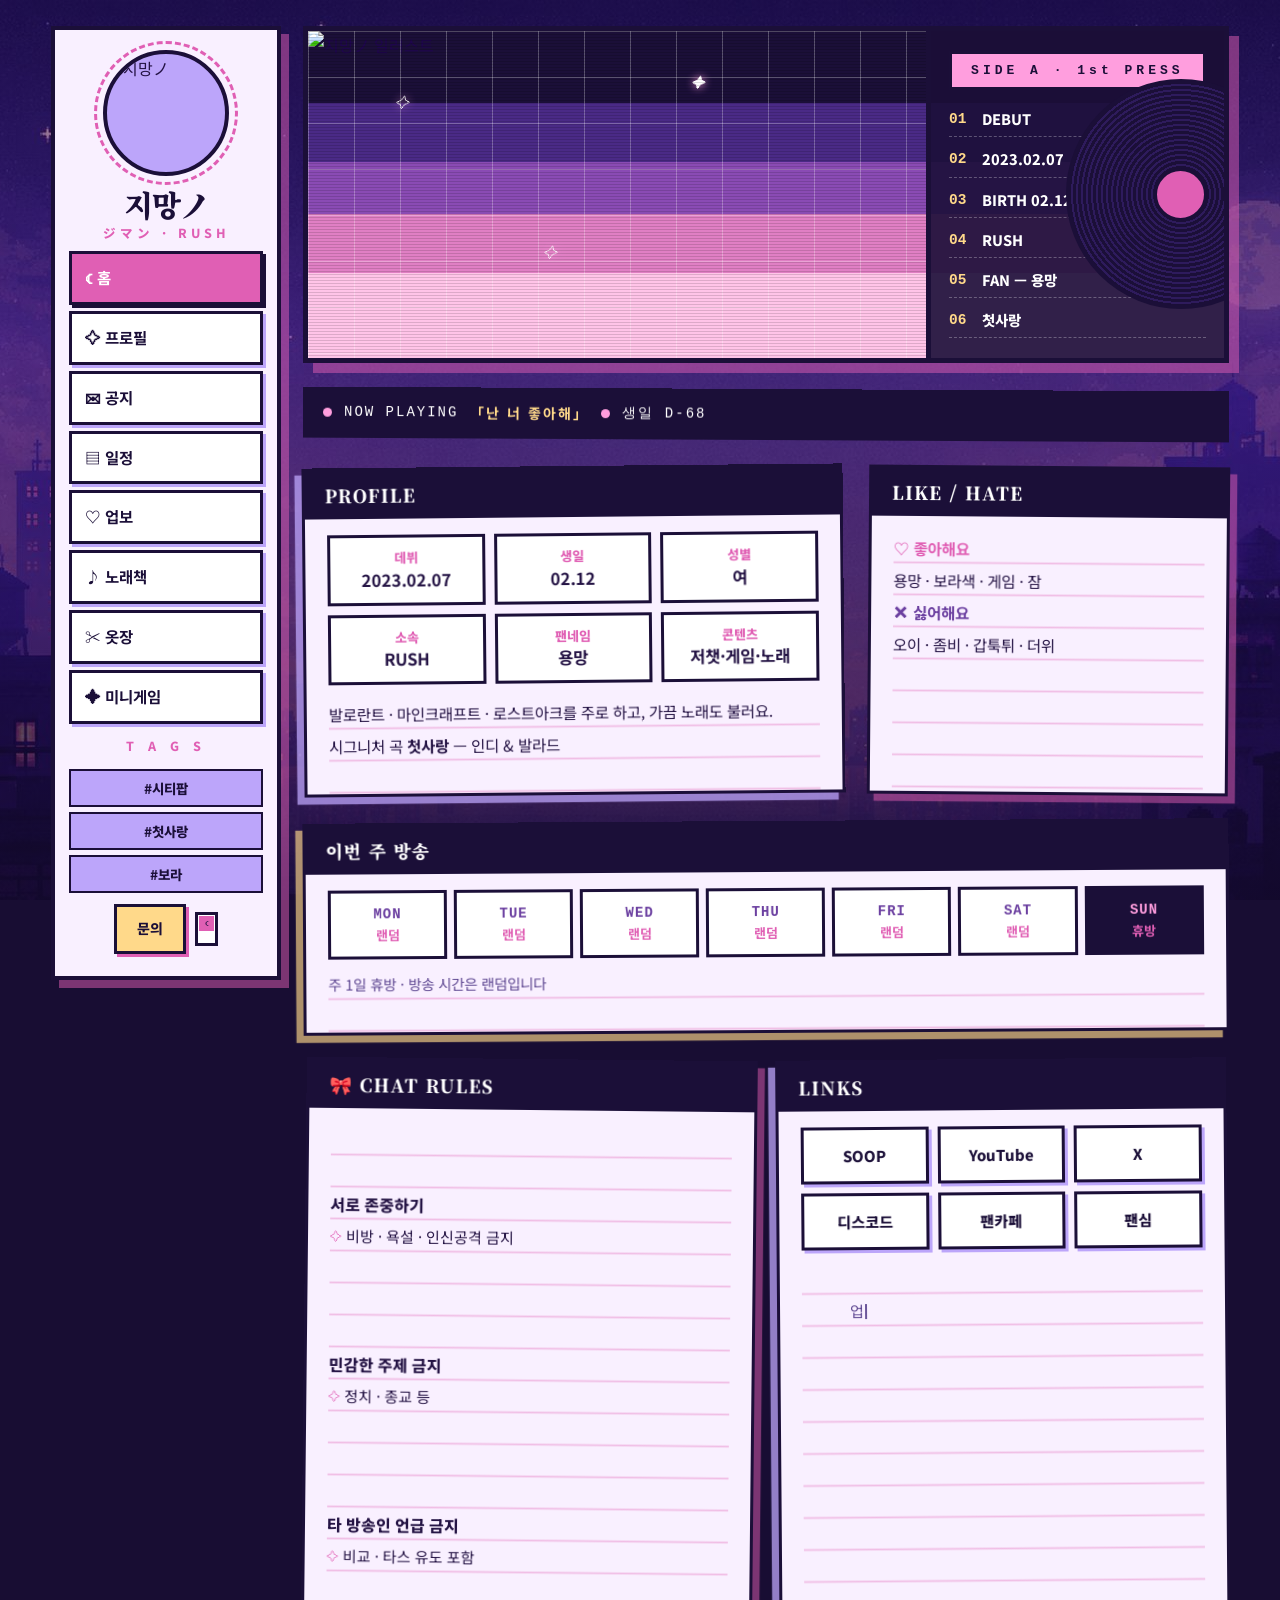
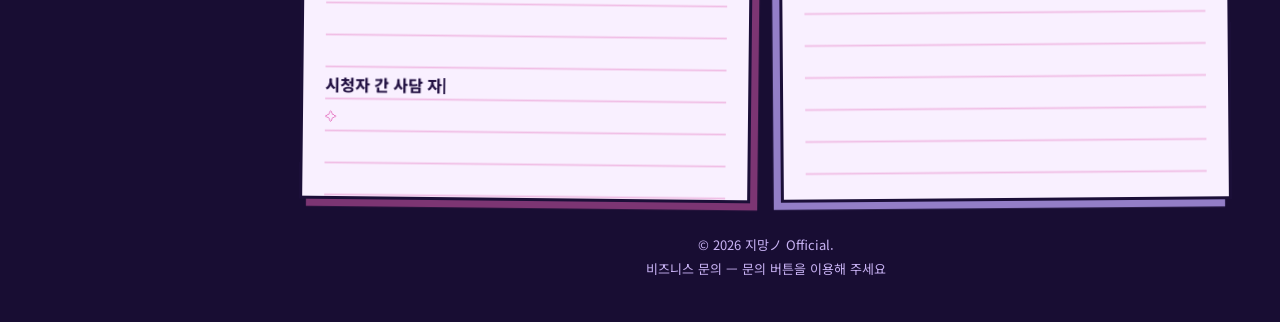
==== index.html @ 12f9225b "Add files via upload" ====
<!DOCTYPE html>
<html lang="ko">
<head>
<meta charset="utf-8">
<meta name="viewport" content="width=device-width,initial-scale=1">
<title>지망ノ — Official Fan Page</title>
<meta property="og:title" content="지망ノ Official">
<meta property="og:description" content="지망ノ (ジマン · RUSH) 팬페이지 — 프로필 · 일정 · 업보 · 노래책 · 옷장">
<meta property="og:image" content="https://profile.img.sooplive.co.kr/LOGO/ji/jimang2/jimang2.jpg">
<link rel="icon" type="image/jpeg" href="https://profile.img.sooplive.co.kr/LOGO/ji/jimang2/jimang2.jpg">
<link href="https://fonts.googleapis.com/css2?family=Gowun+Batang:wght@400;700&family=Noto+Sans+KR:wght@400;500;700;900&family=Noto+Serif+KR:wght@600;900&display=swap" rel="stylesheet">
<style>
/* ================= 디자인 토큰 =================
   theme-* (admin 🎨테마 탭) → --main 계열이 원본,
   E 스킨 이름(--ink/--violet/--lilac/--magenta)은 그 별칭이다.
   이렇게 해야 applyTheme()이 이 페이지 색까지 실제로 바꾼다. */
:root{
  --main:#e05fb4;        /* 마젠타 (포인트) */
  --main-dark:#6b3fa0;   /* 바이올렛 */
  --main-deep:#1b0f38;   /* 잉크 — 외곽선 */
  --main-light:#bca5fa;  /* 라일락 (지정 메인) */
  --bg:#241344;          /* 나이트 */
  --logo:#1b0f38;

  --ink:var(--main-deep); --ink2:#2e1b5c;
  --violet:var(--main-dark); --lilac:var(--main-light);
  --magenta:var(--main); --pink:#ff9ede;
  --cream:#f9f0ff; --gold:#ffd98a; --night:var(--bg);
  --text:#241344; --text-s:#5c4590;
  --f-body:'Noto Sans KR',sans-serif;
  --f-serif:'Noto Serif KR','Gowun Batang',serif;
  --f-disp:'Gowun Batang',serif;
  --f-mono:ui-monospace,Menlo,Consolas,monospace;
  --rule:32px;                       /* 노트 괘선 격자 */
  --rulec:rgba(224,95,180,.34);
  --rulec2:rgba(224,95,180,.14);
}
body.dark{--cream:#241344;--text:#f4ecff;--text-s:#c3aef0;--night:#140a29}
body.dark{
  background-image:
    linear-gradient(180deg, rgba(8,4,20,.82) 0%, rgba(12,6,28,.74) 40%, rgba(6,3,16,.9) 100%),
    url('bg.jpg');
}
*{box-sizing:border-box;margin:0;padding:0}
/* ⚠️ 배경 이미지는 body::before(가상요소) 말고 body 자체 배경 레이어에.
   ::before + 음수 z-index 는 구조에 따라 아예 안 뜨는 사고가 있다.
   위 = 가독용 워시(카드·글자 대비 확보), 아래 = 픽셀아트 야경 */
body{font-family:var(--f-body);color:var(--text);line-height:1.8;
  background-color:#180d33;
  background-image:
    linear-gradient(180deg, rgba(24,13,51,.55) 0%, rgba(30,16,62,.34) 38%, rgba(20,10,41,.78) 100%),
    url('bg.jpg');
  background-repeat:no-repeat,no-repeat;
  background-position:center,center 42%;
  background-size:100% 100%,cover;
  background-attachment:fixed,fixed;
  padding:26px 4% 40px}
img{display:block;max-width:100%}
a{text-decoration:none;color:inherit}
ul{list-style:none}
button{font-family:inherit;cursor:pointer;border:0;background:none;color:inherit}

/* FOUC 방지 — 데이터 로딩 후 body.ready */
.grid{opacity:0;transition:opacity .3s}
body.ready .grid{opacity:1}
@media(prefers-reduced-motion:reduce){.grid{opacity:1}}

.scan{position:absolute;inset:0;pointer-events:none;z-index:6;
  background:repeating-linear-gradient(180deg,rgba(0,0,0,.22) 0 1px,transparent 1px 3px)}
.spk{position:absolute;pointer-events:none;color:#fff;font-size:14px;
  text-shadow:0 0 8px var(--pink);animation:tw 2.4s ease-in-out infinite;z-index:4}
@keyframes tw{0%,100%{opacity:.25;transform:scale(.7) rotate(0)}50%{opacity:1;transform:scale(1.2) rotate(25deg)}}

/* ================= 레이아웃 ================= */
.grid{max-width:1400px;margin:0 auto;display:grid;grid-template-columns:230px 1fr;gap:22px;align-items:start}
.side{position:sticky;top:26px;display:grid;justify-items:center;gap:11px;padding:20px 14px 22px;
  background:var(--cream);border:4px solid var(--ink);box-shadow:8px 8px 0 rgba(224,95,180,.5)}
.s-av{position:relative;width:126px;height:126px}
.s-av img{width:100%;height:100%;object-fit:cover;border-radius:50%;border:4px solid var(--ink);
  background:var(--lilac);cursor:pointer}
.s-av .ring{position:absolute;inset:-9px;border-radius:50%;border:3px dashed var(--magenta);animation:spin 22s linear infinite}
@keyframes spin{to{transform:rotate(360deg)}}
.s-logo{text-align:center;line-height:1.15}
.s-logo b{display:block;font-family:var(--f-serif);font-weight:900;font-size:30px;color:var(--logo);letter-spacing:-1px}
body.dark .s-logo b{color:#f4ecff}
.s-logo span{font-size:12.5px;letter-spacing:4px;color:var(--magenta);font-weight:800}
.s-menu{display:grid;gap:6px;width:100%}
.sm{display:flex;align-items:center;gap:8px;padding:10px 13px;font-size:15.5px;font-weight:700;
  border:3px solid var(--ink);background:#fff;color:var(--ink);transition:.13s;box-shadow:3px 3px 0 var(--lilac)}
body.dark .sm{background:#31215c;color:#f4ecff;box-shadow:3px 3px 0 var(--violet)}
.sm:hover{transform:translate(-2px,-2px);box-shadow:5px 5px 0 var(--magenta)}
.sm.on{background:var(--magenta);color:#fff;box-shadow:3px 3px 0 var(--ink)}
.s-h{font-size:12.5px;letter-spacing:5px;color:var(--magenta);font-weight:800}
.s-tags{display:grid;gap:5px;width:100%}
.tag{display:block;text-align:center;font-size:13.5px;font-weight:800;padding:5px 10px;
  border:2px solid var(--ink);background:var(--lilac);color:var(--ink)}
.s-util{display:flex;align-items:center;gap:9px}
.ask{padding:9px 20px;font-size:14px;font-weight:800;border:3px solid var(--ink);
  background:var(--gold);color:var(--ink);box-shadow:3px 3px 0 var(--magenta)}
.dk{width:23px;height:34px;border:3px solid var(--ink);background:#fff;position:relative;cursor:pointer;flex:none}
body.dark .dk{background:#31215c}
.dk .knob{position:absolute;left:1px;top:1px;width:15px;height:15px;background:var(--magenta);transition:.2s;
  display:flex;align-items:center;justify-content:center;font-size:8px;font-style:normal}
body.dark .dk .knob{top:13px;background:var(--gold)}
.page{min-width:0;display:grid;gap:26px}

/* ================= LP 자켓 히어로 ================= */
.sleeve{position:relative;border:5px solid var(--ink);background:
    linear-gradient(180deg,#1b0f38 0 22%,#4a2a86 22% 40%,#8a4bb4 40% 56%,#e07fc4 56% 74%,#ffc4e8 74% 100%);
  box-shadow:10px 10px 0 rgba(224,95,180,.5);overflow:hidden;
  display:grid;grid-template-columns:1.35fr .65fr;min-height:330px}
.sleeve .art{position:relative;overflow:hidden}
.sleeve .art img{width:100%;height:100%;object-fit:cover;filter:saturate(1.35) contrast(1.1)}
.sleeve .art::after{content:'';position:absolute;inset:0;
  background:repeating-linear-gradient(90deg,rgba(255,255,255,.28) 0 1px,transparent 1px 46px),
             repeating-linear-gradient(180deg,rgba(255,255,255,.28) 0 1px,transparent 1px 46px)}
.sleeve .meta{position:relative;border-left:5px solid var(--ink);padding:20px 18px;background:rgba(27,15,56,.9);color:#fff}
/* ⚠️ 클래스명 sidea — 'side'로 두면 좌측 사이드바 전역 스타일을 상속해 트랙리스트를 덮는다 */
.sleeve .meta .sidea{display:block;font-family:var(--f-mono);font-size:13px;letter-spacing:4px;
  color:var(--ink);font-weight:700;background:var(--pink);border:3px solid var(--ink);
  padding:5px 12px;margin-bottom:12px;text-align:center}
.sleeve .meta ol{margin-top:10px;display:grid;gap:5px}
.sleeve .meta li{display:grid;grid-template-columns:26px 1fr;gap:7px;font-size:14.5px;
  border-bottom:1px dashed rgba(255,255,255,.28);padding:4px 0}
.sleeve .meta li i{font-family:var(--f-mono);font-style:normal;color:var(--gold);font-weight:700}
.sleeve .meta li b{font-weight:800}
.disc{position:absolute;right:-72px;top:50%;transform:translateY(-50%);width:230px;height:230px;border-radius:50%;
  background:repeating-radial-gradient(circle,#1b0f38 0 3px,#2e1b5c 3px 5px);
  border:4px solid var(--ink);z-index:3;animation:spin 12s linear infinite}
.disc::after{content:'';position:absolute;inset:38%;border-radius:50%;background:var(--magenta);border:3px solid var(--ink)}

/* ================= NOW PLAYING 바 ================= */
.bar{display:flex;align-items:center;gap:12px;background:var(--ink);color:#fff;
  border:4px solid var(--ink);padding:9px 16px;font-family:var(--f-mono);font-size:14px;letter-spacing:2px;flex-wrap:wrap}
.bar b{color:var(--gold);font-family:var(--f-body)}
.bar .dot{width:9px;height:9px;background:var(--pink);border-radius:50%;flex:none}

/* ================= 노트 카드 ================= */
.letter{position:relative;border:3px solid var(--ink);padding:0;height:100%;
  display:flex;flex-direction:column;background:var(--cream)}
.letter .lh{display:block;flex:none;background:var(--ink);color:#fff;font-family:var(--f-serif);
  font-weight:900;font-size:18px;padding:8px 20px;letter-spacing:1px}
.letter .lb{flex:1 1 auto;padding:16px 22px 0;display:flex;flex-direction:column}
/* 괘선 = 3px "부드러운 선"(연-진-연). 딱 떨어지는 2px 하드 라인은 카드가 기울면
   서브픽셀 샘플링 때문에 구간마다 진하기가 튀어 끊겨 보인다. 가장자리를 흐리면 균일해진다 */
.rl,.fill{background-image:repeating-linear-gradient(180deg,
    transparent 0 calc(var(--rule) - 3px),
    var(--rulec2) calc(var(--rule) - 3px) calc(var(--rule) - 2px),
    var(--rulec)  calc(var(--rule) - 2px) calc(var(--rule) - 1px),
    var(--rulec2) calc(var(--rule) - 1px) var(--rule));
  background-size:100% var(--rule);background-position:0 0;background-repeat:repeat}
.rl{line-height:var(--rule)}
.rl p,.rl li,.rl .rh{line-height:var(--rule)}
.rl .rh{margin:0}
.rl .rgrp{margin:0 0 var(--rule)}
.rl .rgrp:last-child{margin-bottom:0}
.rl li{padding-top:0;padding-bottom:0}
.fill{flex:1 1 auto;min-height:var(--rule)}
/* 기울기·그림자 방향을 일부러 엇갈리게 — 같은 방향이면 그냥 삐딱한 카드로 보인다 */
.e1{transform:rotate(-.55deg)}  .letter.e1{box-shadow:-7px 7px 1px rgba(188,165,250,.75)}
.e2{transform:rotate(.45deg)}   .letter.e2{box-shadow: 7px 7px 1px rgba(224,95,180,.5)}
.e3{transform:rotate(-.35deg)}  .letter.e3{box-shadow:-7px 7px 1px rgba(255,217,138,.65)}
.e4{transform:rotate(.6deg)}    .letter.e4{box-shadow: 7px 7px 1px rgba(224,95,180,.5)}
.e5{transform:rotate(-.45deg)}  .letter.e5{box-shadow:-7px 7px 1px rgba(188,165,250,.75)}
/* 기울어진 요소의 그림자는 blur 0이면 계단처럼 깨져 보인다 — 1px만 흐려 경계를 정리 */
/* 회전한 요소 안의 괘선·테두리가 구간마다 끊겨 보이는 문제:
   레이어로 승격시켜 "그린 다음 통째로 회전"하게 만들면 선 굵기가 균일해진다 */
.e1,.e2,.e3,.e4,.e5{will-change:transform;backface-visibility:hidden}
.bar.e0{transform:rotate(.3deg);will-change:transform;backface-visibility:hidden}

.g2{display:grid;grid-template-columns:1.2fr .8fr;gap:24px}
.g2b{display:grid;grid-template-columns:1fr 1fr;gap:24px}
.kv{display:grid;grid-template-columns:repeat(auto-fit,minmax(118px,1fr));gap:9px}
.pf{border:3px solid var(--ink);background:#fff;padding:10px 6px;text-align:center}
body.dark .pf{background:#31215c}
.pf span{display:block;font-size:13px;color:var(--magenta);font-weight:800;line-height:1.5}
.pf b{display:block;font-size:16.5px;line-height:1.5}
.dayrow{display:grid;grid-template-columns:repeat(7,1fr);gap:7px}
.dcell{border:3px solid var(--ink);background:#fff;padding:11px 3px;text-align:center}
body.dark .dcell{background:#31215c}
.dcell .d{font-family:var(--f-mono);font-size:14px;letter-spacing:1px;color:var(--violet);font-weight:700;line-height:1.5}
body.dark .dcell .d{color:var(--lilac)}
.dcell .s{font-size:13px;font-weight:700;color:var(--magenta);line-height:1.5}
.dcell.off{background:var(--ink);color:#fff}
.dcell.off .d{color:var(--pink)}
.rules li{position:relative;padding:0 0 0 16px;font-size:15px}
.rules li::before{content:'✧';position:absolute;left:0;color:var(--magenta);font-size:12px}
.rh{display:block;font-weight:800;font-size:16px}
.lnks{display:grid;grid-template-columns:repeat(3,1fr);gap:9px}
.lnk{display:block;text-align:center;padding:12px 5px;font-size:15px;font-weight:800;
  border:3px solid var(--ink);background:#fff;color:var(--ink);box-shadow:3px 3px 0 var(--lilac);transition:.13s}
body.dark .lnk{background:#31215c;color:#f4ecff}
.lnk:hover{background:var(--magenta);color:#fff;transform:translate(-2px,-2px);box-shadow:5px 5px 0 var(--ink)}
footer{text-align:center;font-size:13px;line-height:1.8;color:#c9b3f5;padding:6px 0 2px}

/* ================= 문의 모달 ================= */
.modal{position:fixed;inset:0;background:rgba(20,10,41,.7);display:none;place-items:center;z-index:200;padding:20px}
.modal.on{display:grid}
.modal .mb{background:var(--cream);border:5px solid var(--ink);box-shadow:10px 10px 0 var(--magenta);padding:26px;width:100%;max-width:430px}
.modal h2{font-family:var(--f-serif);font-weight:900;color:var(--text);margin-bottom:10px;font-size:23px}
.modal p{font-size:14px;color:var(--text-s);margin-bottom:10px}
.modal textarea{width:100%;box-sizing:border-box;height:128px;border:3px solid var(--ink);padding:12px;
  font-family:inherit;font-size:15px;resize:none;background:#fff;color:#241344}
.modal .mr{display:flex;gap:8px;margin-top:12px}
.modal .mr button{flex:1;padding:12px;font-size:15px;font-weight:800;border:3px solid var(--ink)}
.modal .ok{background:var(--magenta);color:#fff}
.modal .no{background:var(--lilac);color:var(--ink)}

/* ================= fx 폴백 입자 (fx.js 없을 때만) ================= */
#fx{position:fixed;inset:0;pointer-events:none;z-index:1;overflow:hidden}
#fx .fxfb{position:absolute;color:var(--pink);opacity:.65;animation:fxup linear infinite;text-shadow:0 0 10px var(--magenta)}
@keyframes fxup{0%{transform:translateY(0) rotate(0);opacity:0}12%{opacity:.75}
  100%{transform:translateY(-118vh) rotate(300deg);opacity:0}}
.pop{position:fixed;pointer-events:none;z-index:190;font-size:20px;animation:popup .9s ease-out forwards;text-shadow:0 0 10px var(--magenta)}
@keyframes popup{0%{transform:translate(-50%,-50%) scale(.4);opacity:1}
  100%{transform:translate(-50%,-190%) scale(1.3);opacity:0}}
.bounce{animation:bnc .5s ease}
@keyframes bnc{0%,100%{transform:scale(1)}35%{transform:scale(1.13) rotate(-5deg)}70%{transform:scale(.95)}}

/* 모바일: background-attachment:fixed 는 iOS 사파리에서 깨지거나 버벅인다.
   폭 맞춰 위쪽에 고정 배치하고, 아래는 배경색이 이어받게 한다 */
@media(max-width:768px){
  body{
    background-attachment:scroll,scroll;
    background-position:center,center top;
    background-size:100% 100%,100% auto;
  }
}

/* ================= 반응형 ================= */
@media(max-width:980px){
  .grid{grid-template-columns:1fr}
  .side{position:static;box-shadow:6px 6px 0 rgba(224,95,180,.5)}
  .s-menu{grid-template-columns:repeat(2,1fr)}
  .sleeve{grid-template-columns:1fr;min-height:0}
  .sleeve .art{aspect-ratio:16/9}
  .sleeve .meta{border-left:0;border-top:5px solid var(--ink)}
  .disc{display:none}
  .g2,.g2b{grid-template-columns:1fr}
}
@media(max-width:880px){
  /* 모바일은 기울임 해제 — 좁은 폭에서 가로 스크롤이 생긴다 */
  .e1,.e2,.e3,.e4,.e5,.bar.e0{transform:none}
}
@media(max-width:560px){
  body{padding:18px 14px 34px}
  .lnks{grid-template-columns:repeat(2,1fr)}
  .dayrow{gap:4px}
  .dcell{padding:9px 1px}
  .dcell .d{font-size:12.5px;letter-spacing:0}
  .dcell .s{font-size:12.5px}
  .letter .lb{padding:14px 15px 0}
}
</style>
</head>
<body>
<script>/* 첫 페인트 전 다크 복원 — 번쩍임 방지 */
if(localStorage.getItem('theme')==='dark')document.body.classList.add('dark');</script>

<div id="fx"></div>

<div class="grid">
  <!-- ===== 좌측 사이드바 (전 페이지 동일 마크업·동일 순서) ===== -->
  <aside class="side">
    <div class="s-av" id="avatarWrap"><div class="ring"></div>
      <img class="avatar avi" id="avatar" src="https://profile.img.sooplive.co.kr/LOGO/ji/jimang2/jimang2.jpg" referrerpolicy="no-referrer" alt="지망ノ"></div>
    <div class="s-logo"><b data-hook="info-name">지망ノ</b><span data-hook="info-en">ジマン · RUSH</span></div>
    <nav class="s-menu">
      <a href="index.html" class="sm on">☾ 홈</a><a href="profile/" class="sm">✧ 프로필</a><a href="notice/" class="sm">✉ 공지</a>
      <a href="schedule/" class="sm">▤ 일정</a><a href="work/" class="sm">♡ 업보</a><a href="song/" class="sm">♪ 노래책</a>
      <a href="dress/" class="sm">✂ 옷장</a><a href="minigame/" class="sm">✦ 미니게임</a>
    </nav>
    <div class="s-h">T A G S</div>
    <div class="s-tags" id="tagBox" data-hook="info-tags"><span class="tag">#시티팝</span><span class="tag">#첫사랑</span><span class="tag">#보라</span></div>
    <div class="s-util"><a class="ask" href="#" onclick="openAsk();return false">문의</a>
      <div class="dk" onclick="toggleDark()"><i class="knob"></i></div></div>
  </aside>

  <main class="page">
    <!-- ===== 1. LP 자켓 히어로 ===== -->
    <div class="sleeve">
      <div class="art">
        <img id="mainArt" src="https://stimg.sooplive.com/NORMAL_BBS/9/26494629/195569ee6ac1cf4a8.gif" referrerpolicy="no-referrer" alt="지망ノ 일러스트">
        <i class="spk" style="left:14%;top:18%">✧</i><i class="spk" style="left:62%;top:12%;animation-delay:.7s">✦</i>
        <i class="spk" style="left:38%;top:64%;animation-delay:1.3s">✧</i>
        <div class="scan" style="opacity:.6"></div>
      </div>
      <div class="meta">
        <div class="sidea">SIDE A · 1st PRESS</div>
        <ol>
          <li><i>01</i><b>DEBUT</b></li>
          <li><i>02</i><b data-hook="info-debut">2023.02.07</b></li>
          <li><i>03</i><b data-hook="info-birth" data-prefix="BIRTH ">BIRTH 02.12</b></li>
          <li><i>04</i><b data-hook="info-team">RUSH</b></li>
          <li><i>05</i><b data-hook="info-fandom" data-prefix="FAN — ">FAN — 용망</b></li>
          <li><i>06</i><b data-hook="info-song">첫사랑</b></li>
        </ol>
      </div>
      <div class="disc"></div>
    </div>

    <!-- ===== 2. NOW PLAYING ===== -->
    <div class="bar e0">
      <span class="dot"></span><span>NOW PLAYING</span><b data-hook="hero-quote">「난 너 좋아해」</b>
      <span class="dot"></span><span id="dday" data-hook="dday">생일 D-—</span>
    </div>

    <!-- ===== 3~4. PROFILE / LIKE·HATE ===== -->
    <div class="g2">
      <div class="letter e1">
        <span class="lh">PROFILE</span>
        <div class="lb">
          <div class="kv">
            <div class="pf"><span>데뷔</span><b data-hook="info-debut">2023.02.07</b></div>
            <div class="pf"><span>생일</span><b data-hook="info-birth">02.12</b></div>
            <div class="pf"><span>성별</span><b data-hook="info-gender">여</b></div>
            <div class="pf"><span>소속</span><b data-hook="info-team">RUSH</b></div>
            <div class="pf"><span>팬네임</span><b data-hook="info-fandom">용망</b></div>
            <div class="pf"><span>콘텐츠</span><b data-hook="info-content">저챗·게임·노래</b></div>
          </div>
          <p class="rl" style="margin-top:13px;font-size:15.5px" data-hook="main-story">발로란트 · 마인크래프트 · 로스트아크를 주로 하고, 가끔 노래도 불러요.<br>시그니처 곡 <b>첫사랑</b> — 인디 &amp; 발라드</p>
          <div class="fill"></div>
        </div>
      </div>
      <div class="letter e2">
        <span class="lh">LIKE / HATE</span>
        <div class="lb">
          <p class="rl" style="font-size:15.5px">
            <b style="color:var(--magenta)">♡ 좋아해요</b><br><span id="likeLine">용망 · 보라색 · 게임 · 잠</span><br>
            <b style="color:var(--violet)">✕ 싫어해요</b><br><span id="hateLine">오이 · 좀비 · 갑툭튀 · 더위</span></p>
          <div class="fill"></div>
        </div>
      </div>
    </div>

    <!-- ===== 5. 이번 주 방송 ===== -->
    <div class="letter e3">
      <span class="lh">이번 주 방송</span>
      <div class="lb">
        <div class="dayrow" id="dayrow">
          <div class="dcell" id="day-0"><div class="d">MON</div><div class="s">랜덤</div></div>
          <div class="dcell" id="day-1"><div class="d">TUE</div><div class="s">랜덤</div></div>
          <div class="dcell" id="day-2"><div class="d">WED</div><div class="s">랜덤</div></div>
          <div class="dcell" id="day-3"><div class="d">THU</div><div class="s">랜덤</div></div>
          <div class="dcell" id="day-4"><div class="d">FRI</div><div class="s">랜덤</div></div>
          <div class="dcell" id="day-5"><div class="d">SAT</div><div class="s">랜덤</div></div>
          <div class="dcell off" id="day-6"><div class="d">SUN</div><div class="s">휴방</div></div>
        </div>
        <p class="rl" style="margin-top:9px;font-size:14.5px;color:var(--text-s)" data-hook="day-note">주 1일 휴방 · 방송 시간은 랜덤입니다</p>
        <div class="fill"></div>
      </div>
    </div>

    <!-- ===== 6~7. CHAT RULES / LINKS ===== -->
    <div class="g2b">
      <div class="letter e4">
        <span class="lh">🎀 CHAT RULES</span>
        <div class="lb">
          <div class="rules rl">
            <div class="rgrp"><b class="rh" data-hook="rule1-title">서로 존중하기</b><ul><li data-hook="rule1-body">비방 · 욕설 · 인신공격 금지</li></ul></div>
            <div class="rgrp"><b class="rh" data-hook="rule2-title">민감한 주제 금지</b><ul><li data-hook="rule2-body">정치 · 종교 등</li></ul></div>
            <div class="rgrp"><b class="rh" data-hook="rule3-title">타 방송인 언급 금지</b><ul><li data-hook="rule3-body">비교 · 타스 유도 포함</li></ul></div>
            <div class="rgrp"><b class="rh" data-hook="rule4-title">시청자 간 사담 자제</b><ul><li data-hook="rule4-body">소통은 지망이랑 해주세요</li></ul></div>
          </div>
          <div class="fill"></div>
        </div>
      </div>
      <div class="letter e5">
        <span class="lh">LINKS</span>
        <div class="lb">
          <div class="lnks">
            <a class="lnk" id="link-soop" href="https://www.sooplive.com/station/jimang2" target="_blank" rel="noopener">SOOP</a>
            <a class="lnk" id="link-yt" href="#" target="_blank" rel="noopener">YouTube</a>
            <a class="lnk" id="link-x" href="#" target="_blank" rel="noopener">X</a>
            <a class="lnk" id="link-discord" href="#" target="_blank" rel="noopener">디스코드</a>
            <a class="lnk" id="link-cafe" href="#" target="_blank" rel="noopener">팬카페</a>
            <a class="lnk" id="link-fancim" href="#" target="_blank" rel="noopener">팬심</a>
          </div>
          <p class="rl" style="margin-top:13px;font-size:15px;color:var(--text-s)">
            업보 — 기본 / 상시 / 이벤트 / 듀오권<br>일정 — 주간 / 월간 / 다가오는 일정</p>
          <div class="fill"></div>
        </div>
      </div>
    </div>

    <footer>© 2026 지망ノ Official.<br>비즈니스 문의 — 문의 버튼을 이용해 주세요</footer>
  </main>
</div>

<!-- ===== 문의 모달 ===== -->
<div class="modal" id="askBd" onclick="if(event.target===this)closeAsk()">
  <div class="mb">
    <h2>문의하기</h2>
    <p>남겨주신 내용은 관리자만 볼 수 있어요.</p>
    <input id="askNick" placeholder="닉네임 (선택)" style="width:100%;box-sizing:border-box;border:3px solid var(--ink);padding:10px 12px;font-family:inherit;font-size:15px;background:#fff;color:#241344;margin-bottom:9px">
    <textarea id="askTxt" placeholder="문의 내용을 적어주세요!"></textarea>
    <div class="mr"><button class="no" onclick="closeAsk()">닫기</button><button class="ok" onclick="sendAsk()">보내기</button></div>
  </div>
</div>

<!-- ===== 공통 스크립트 (다크·모달·D-Day) ===== -->
<script>
function toggleDark(){
  document.body.classList.toggle('dark');
  localStorage.setItem('theme',document.body.classList.contains('dark')?'dark':'light');
  syncKnob();
}
function syncKnob(){
  var d=document.body.classList.contains('dark');
  document.querySelectorAll('.dk .knob').forEach(function(i){i.textContent=d?'☀':'☾'});
}
syncKnob();

function openAsk(){document.getElementById('askBd').classList.add('on')}
function closeAsk(){document.getElementById('askBd').classList.remove('on')}
async function sendAsk(){
  var t=document.getElementById('askTxt').value.trim();
  if(!t){alert('내용을 입력해 주세요!');return}
  var ok=false;
  var nick=document.getElementById('askNick').value.trim();
  try{ ok = await insertRow('inquiries',{ nickname:nick||null, message:t }); }catch(e){ ok=false; }
  if(ok){ alert('문의가 전송되었습니다! 💜');
    document.getElementById('askTxt').value=''; document.getElementById('askNick').value=''; closeAsk(); }
  else  { alert('전송에 실패했어요. 잠시 후 다시 시도해 주세요.'); }
}
function ddayOf(md){
  if(!md) return null;
  var p=String(md).replace(/[.\/]/g,'-').split('-').filter(Boolean);
  if(p.length<2) return null;
  var mm=+p[p.length-2], dd=+p[p.length-1];
  if(!mm||!dd) return null;
  var now=new Date(), today=new Date(now.getFullYear(),now.getMonth(),now.getDate());
  var t=new Date(today.getFullYear(),mm-1,dd);
  if(t<today) t=new Date(today.getFullYear()+1,mm-1,dd);
  return Math.round((t-today)/86400000);
}
function paintDday(md){
  var n=ddayOf(md||'02-12'); if(n===null) return;
  var txt=(n===0?'오늘 생일! 🎉':'생일 D-'+n);
  document.querySelectorAll('#dday').forEach(function(e){e.textContent=txt});
}
paintDday('02-12');
</script>

<!-- ===== Supabase 로더 ===== -->
<script src="https://cdn.jsdelivr.net/npm/@supabase/supabase-js@2/dist/umd/supabase.min.js"></script>
<script src="supabase.js"></script>
<script>
/* DB 값은 배열/객체일 수 있다 — 절대 그대로 innerHTML 하지 않는다 ([object Object] 방지) */
function asText(v){
  if(v===null||v===undefined) return '';
  if(Array.isArray(v)) return v.filter(function(x){return x!==null&&x!==undefined&&x!==''}).map(asText).join(' · ');
  if(typeof v==='object') return Object.keys(v).map(function(k){return asText(v[k])}).filter(Boolean).join(' · ');
  return String(v);
}
function ready(){ document.body.classList.add('ready'); }
setTimeout(ready,1600); /* 폴백 — 오프라인이어도 화면은 반드시 뜬다 */

(async function load(){
  try{
    var res = await db.from('profile').select('data').eq('id',1).single();
    var p = (res && res.data && res.data.data) || {};

    /* 1) data-hook 텍스트 */
    document.querySelectorAll('[data-hook]').forEach(function(el){
      var k=el.getAttribute('data-hook');
      if(k==='dday') return;
      var v=p[k]; if(v===undefined||v===null||v==='') return;
      if(k==='info-tags'){
        var tags=Array.isArray(v)?v:String(v).split(/[,\s]+/).filter(Boolean);
        el.innerHTML='';
        tags.slice(0,4).forEach(function(t){
          var s=document.createElement('span'); s.className='tag';
          s.textContent = t.charAt(0)==='#'? t : '#'+t; el.appendChild(s);
        });
        return;
      }
      if(k==='main-story'){ el.innerHTML=asText(v).replace(/\n/g,'<br>'); return; }
      el.textContent=(el.getAttribute('data-prefix')||'')+asText(v);
    });

    /* 2) 아바타 — 직접 URL > SOOP 아이디 자동 */
    var av=document.getElementById('avatar');
    if(p['avatar']) av.src=asText(p['avatar']);
    else if(p['soop-id']){
      var id=asText(p['soop-id']);
      av.src='https://profile.img.sooplive.co.kr/LOGO/'+id.slice(0,2)+'/'+id+'/'+id+'.jpg';
    }
    if(p['main-art']) document.getElementById('mainArt').src=asText(p['main-art']);

    /* 3) 좋아/싫어 */
    var likes=['like1','like2','like3','like4'].map(function(k){return asText(p[k])}).filter(Boolean);
    var hates=['dislike1','dislike2','dislike3','dislike4'].map(function(k){return asText(p[k])}).filter(Boolean);
    if(likes.length) document.getElementById('likeLine').textContent=likes.join(' · ');
    if(hates.length) document.getElementById('hateLine').textContent=hates.join(' · ');

    /* 4) 링크 */
    [['link-soop','link-soop'],['link-yt','link-yt'],['link-x','link-x'],
     ['link-discord','link-discord'],['link-cafe','link-cafe'],['link-fancim','link-fancim']]
     .forEach(function(pair){
       var el=document.getElementById(pair[0]), v=asText(p[pair[1]]);
       if(el&&v) el.href=v;
     });

    /* 5) 요일 — days CSV '0'~'6' (0=월 … 6=일), 체크된 날 = 방송 */
    if(p['days']!==undefined&&p['days']!==null&&p['days']!==''){
      var on=(Array.isArray(p['days'])?p['days']:String(p['days']).split(',')).map(function(x){return String(x).trim()});
      for(var i=0;i<7;i++){
        var c=document.getElementById('day-'+i); if(!c) continue;
        var live=on.indexOf(String(i))>-1;
        c.classList.toggle('off',!live);
        c.querySelector('.s').textContent = live ? (asText(p['day-label'])||'랜덤') : '휴방';
      }
    }

    /* 6) 생일 D-Day 재계산 */
    if(p['info-birth']) paintDday(asText(p['info-birth']));

    if(typeof initIframeResize==='function') initIframeResize();
  }catch(e){ console.warn('profile load skipped:', e); }
  ready();
})();
</script>

<!-- ===== fx.js — 폴백보다 반드시 위 ===== -->
<script>
var FX_FLOAT = ['✧','✦','♡','☾','✦','♡'];
var FX_CLICK = '✦';
var FX_COUNT = 16;
var FX_TILT  = false;   /* 노트 카드가 이미 rotate 상태 — 틸트를 켜면 기울기가 덮어써진다 */
</script>
<script src="fx.js"></script>

<!-- ===== 단독 파일 열람용 폴백 (fx.js 있으면 스스로 종료) ===== -->
<script>
(function(){
  if(typeof window.fxHearts==='function')return;
  var SH=['✧','✦','♡','✧','☾','✦'],fx=document.getElementById('fx');
  for(var i=0;i<18;i++){
    var s=document.createElement('span');
    s.className='fxfb';s.textContent=SH[i%SH.length];
    s.style.left=(Math.random()*100)+'%';
    s.style.top=(100+Math.random()*40)+'%';
    s.style.animationDuration=(9+Math.random()*9)+'s';
    s.style.animationDelay=(Math.random()*9)+'s';
    s.style.fontSize=(12+Math.random()*14)+'px';
    fx.appendChild(s);
  }
  document.addEventListener('click',function(e){
    if(e.target.closest('button,a,textarea,input'))return;
    for(var j=0;j<3;j++)pop(e.clientX,e.clientY);
  });
  function pop(x,y){
    var s=document.createElement('span');
    s.className='pop';s.textContent=Math.random()<.4?'✧':'✦';
    s.style.left=(x+(Math.random()*40-20))+'px';
    s.style.top=(y+(Math.random()*20-10))+'px';
    document.body.appendChild(s);
    setTimeout(function(){s.remove()},900);
  }
})();
</script>
</body>
</html>
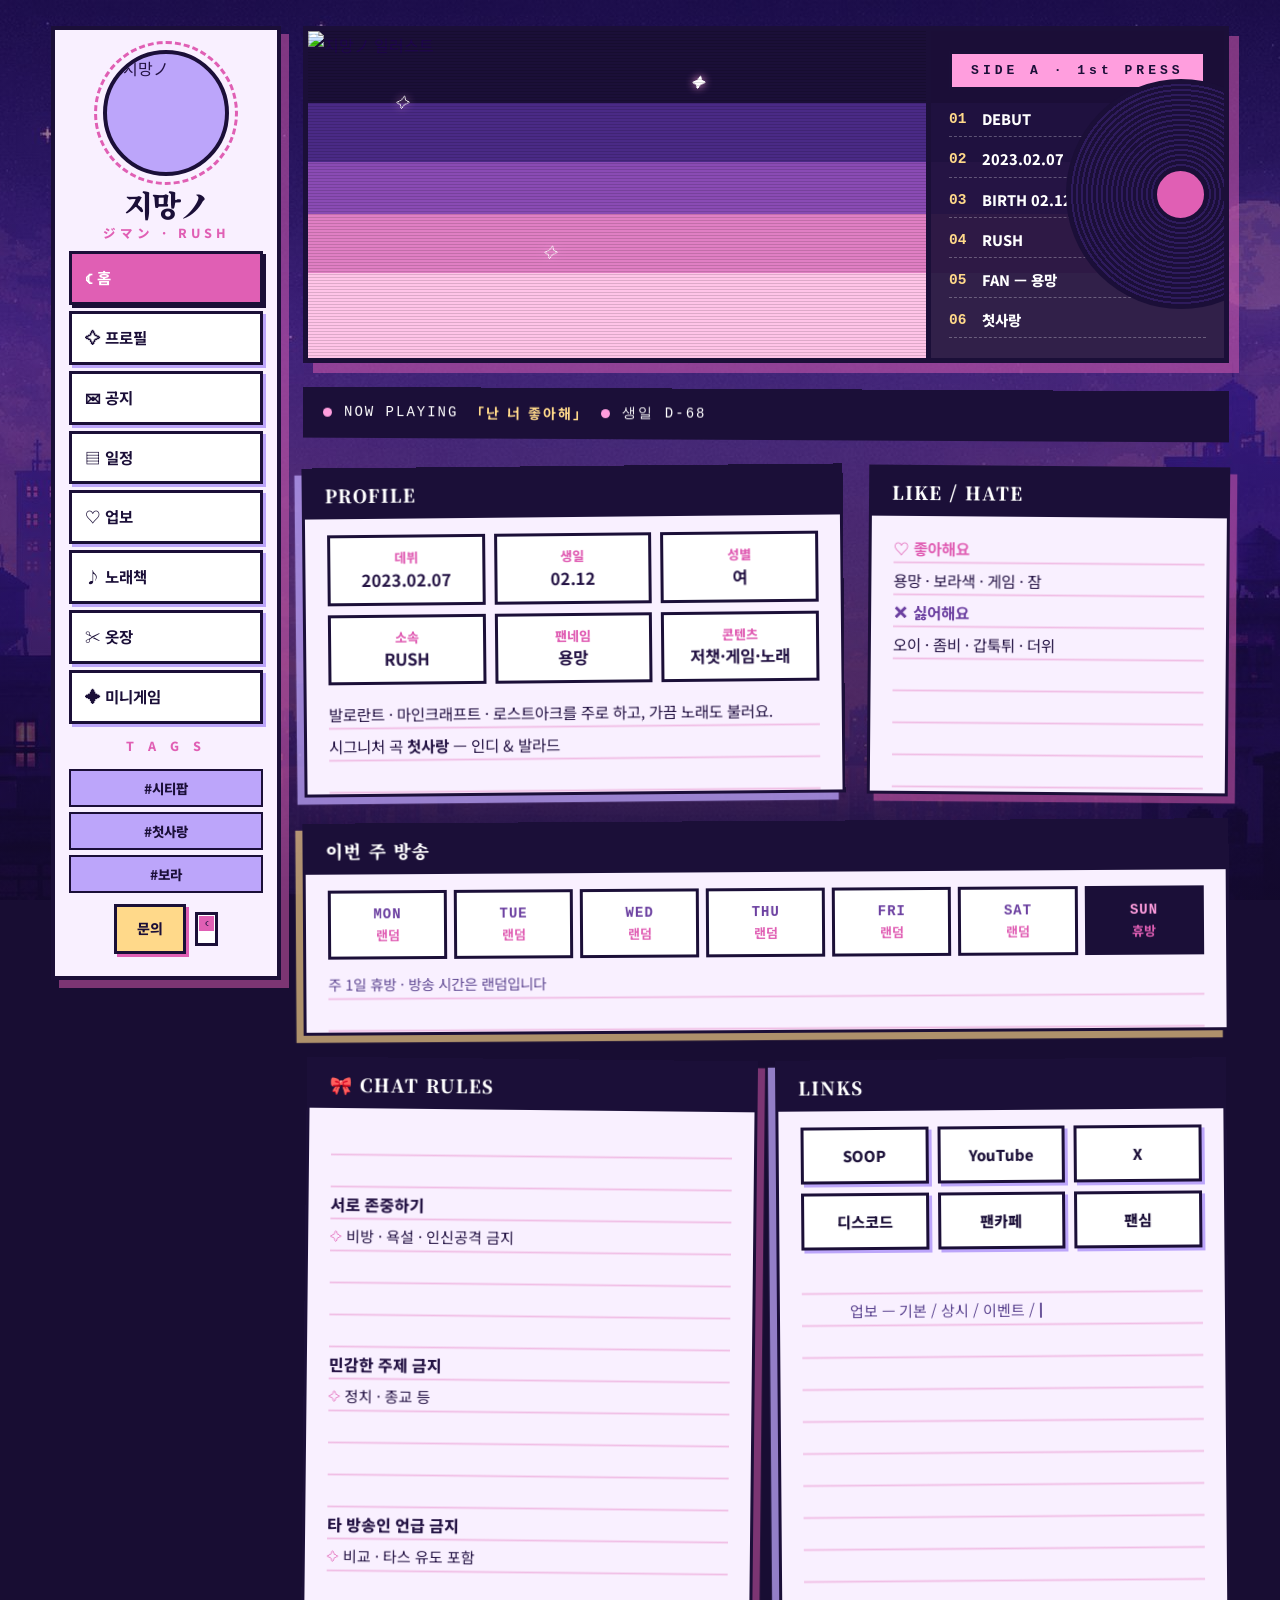
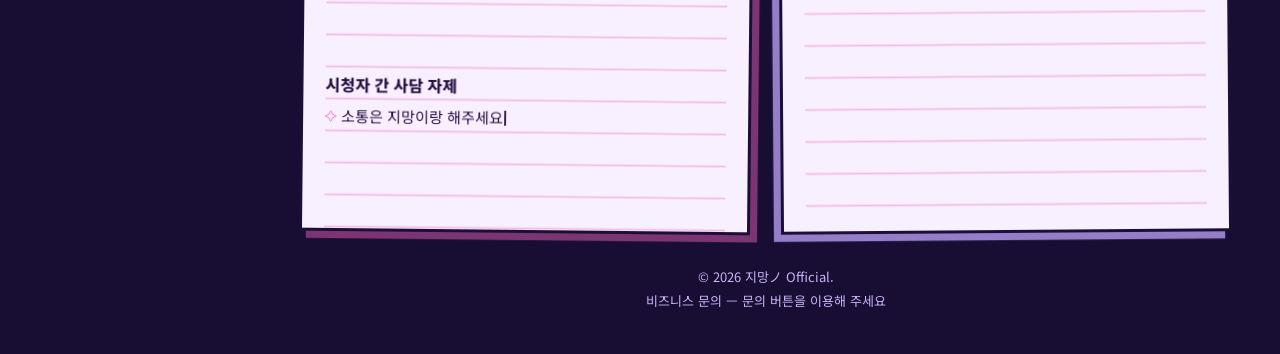
==== commit e306c671: "Add files via upload" ====
--- a/index.html
+++ b/index.html
@@ -111,9 +111,6 @@
   display:grid;grid-template-columns:1.35fr .65fr;min-height:330px}
 .sleeve .art{position:relative;overflow:hidden}
 .sleeve .art img{width:100%;height:100%;object-fit:cover;filter:saturate(1.35) contrast(1.1)}
-.sleeve .art::after{content:'';position:absolute;inset:0;
-  background:repeating-linear-gradient(90deg,rgba(255,255,255,.28) 0 1px,transparent 1px 46px),
-             repeating-linear-gradient(180deg,rgba(255,255,255,.28) 0 1px,transparent 1px 46px)}
 .sleeve .meta{position:relative;border-left:5px solid var(--ink);padding:20px 18px;background:rgba(27,15,56,.9);color:#fff}
 /* ⚠️ 클래스명 sidea — 'side'로 두면 좌측 사이드바 전역 스타일을 상속해 트랙리스트를 덮는다 */
 .sleeve .meta .sidea{display:block;font-family:var(--f-mono);font-size:13px;letter-spacing:4px;
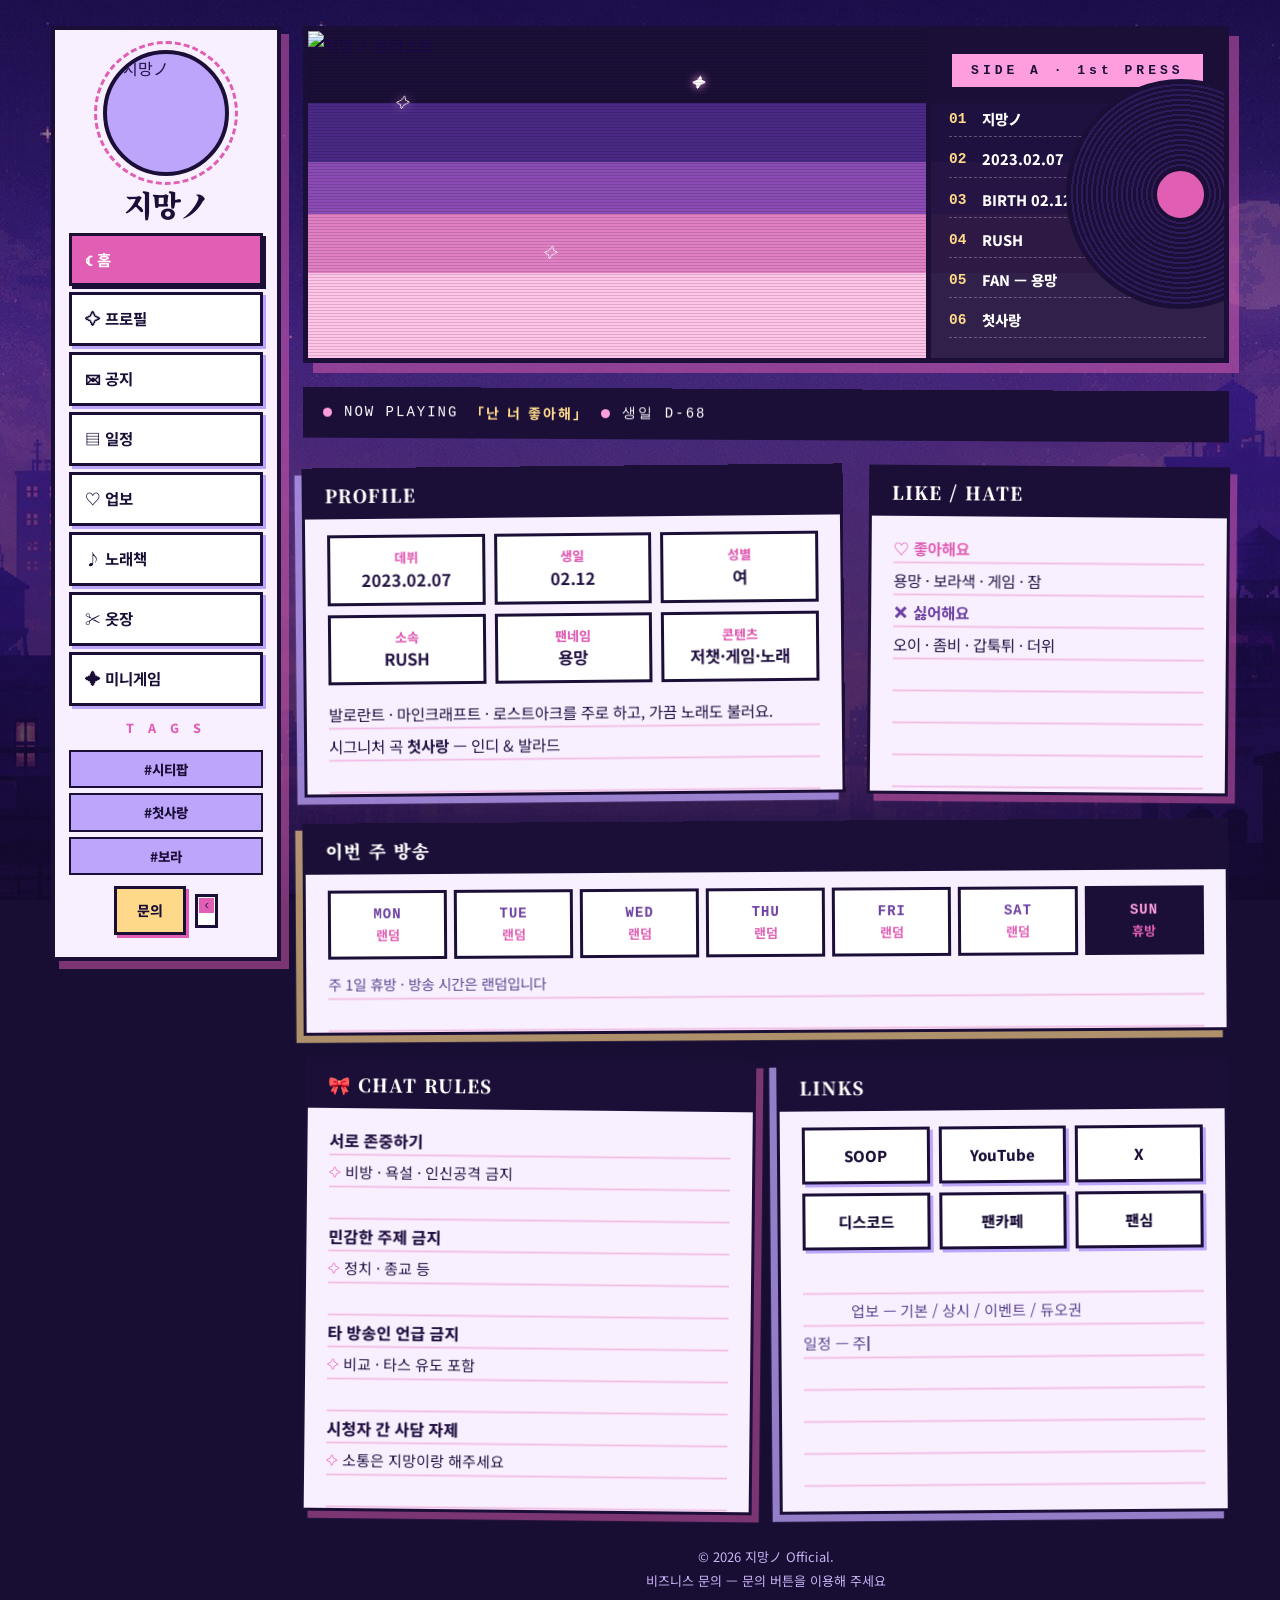
==== commit ebdbdc4c: "Add files via upload" ====
--- a/index.html
+++ b/index.html
@@ -3,9 +3,9 @@
 <head>
 <meta charset="utf-8">
 <meta name="viewport" content="width=device-width,initial-scale=1">
-<title>지망ノ — Official Fan Page</title>
+<title>지망ノ — Official</title>
 <meta property="og:title" content="지망ノ Official">
-<meta property="og:description" content="지망ノ (ジマン · RUSH) 팬페이지 — 프로필 · 일정 · 업보 · 노래책 · 옷장">
+<meta property="og:description" content="지망ノ 팬페이지 — 프로필 · 일정 · 업보 · 노래책 · 옷장">
 <meta property="og:image" content="https://profile.img.sooplive.co.kr/LOGO/ji/jimang2/jimang2.jpg">
 <link rel="icon" type="image/jpeg" href="https://profile.img.sooplive.co.kr/LOGO/ji/jimang2/jimang2.jpg">
 <link href="https://fonts.googleapis.com/css2?family=Gowun+Batang:wght@400;700&family=Noto+Sans+KR:wght@400;500;700;900&family=Noto+Serif+KR:wght@600;900&display=swap" rel="stylesheet">
@@ -261,7 +261,7 @@
   <aside class="side">
     <div class="s-av" id="avatarWrap"><div class="ring"></div>
       <img class="avatar avi" id="avatar" src="https://profile.img.sooplive.co.kr/LOGO/ji/jimang2/jimang2.jpg" referrerpolicy="no-referrer" alt="지망ノ"></div>
-    <div class="s-logo"><b data-hook="info-name">지망ノ</b><span data-hook="info-en">ジマン · RUSH</span></div>
+    <div class="s-logo"><b data-hook="info-name">지망ノ</b></div>
     <nav class="s-menu">
       <a href="index.html" class="sm on">☾ 홈</a><a href="profile/" class="sm">✧ 프로필</a><a href="notice/" class="sm">✉ 공지</a>
       <a href="schedule/" class="sm">▤ 일정</a><a href="work/" class="sm">♡ 업보</a><a href="song/" class="sm">♪ 노래책</a>
@@ -285,7 +285,7 @@
       <div class="meta">
         <div class="sidea">SIDE A · 1st PRESS</div>
         <ol>
-          <li><i>01</i><b>DEBUT</b></li>
+          <li><i>01</i><b data-hook="info-name">지망ノ</b></li>
           <li><i>02</i><b data-hook="info-debut">2023.02.07</b></li>
           <li><i>03</i><b data-hook="info-birth" data-prefix="BIRTH ">BIRTH 02.12</b></li>
           <li><i>04</i><b data-hook="info-team">RUSH</b></li>
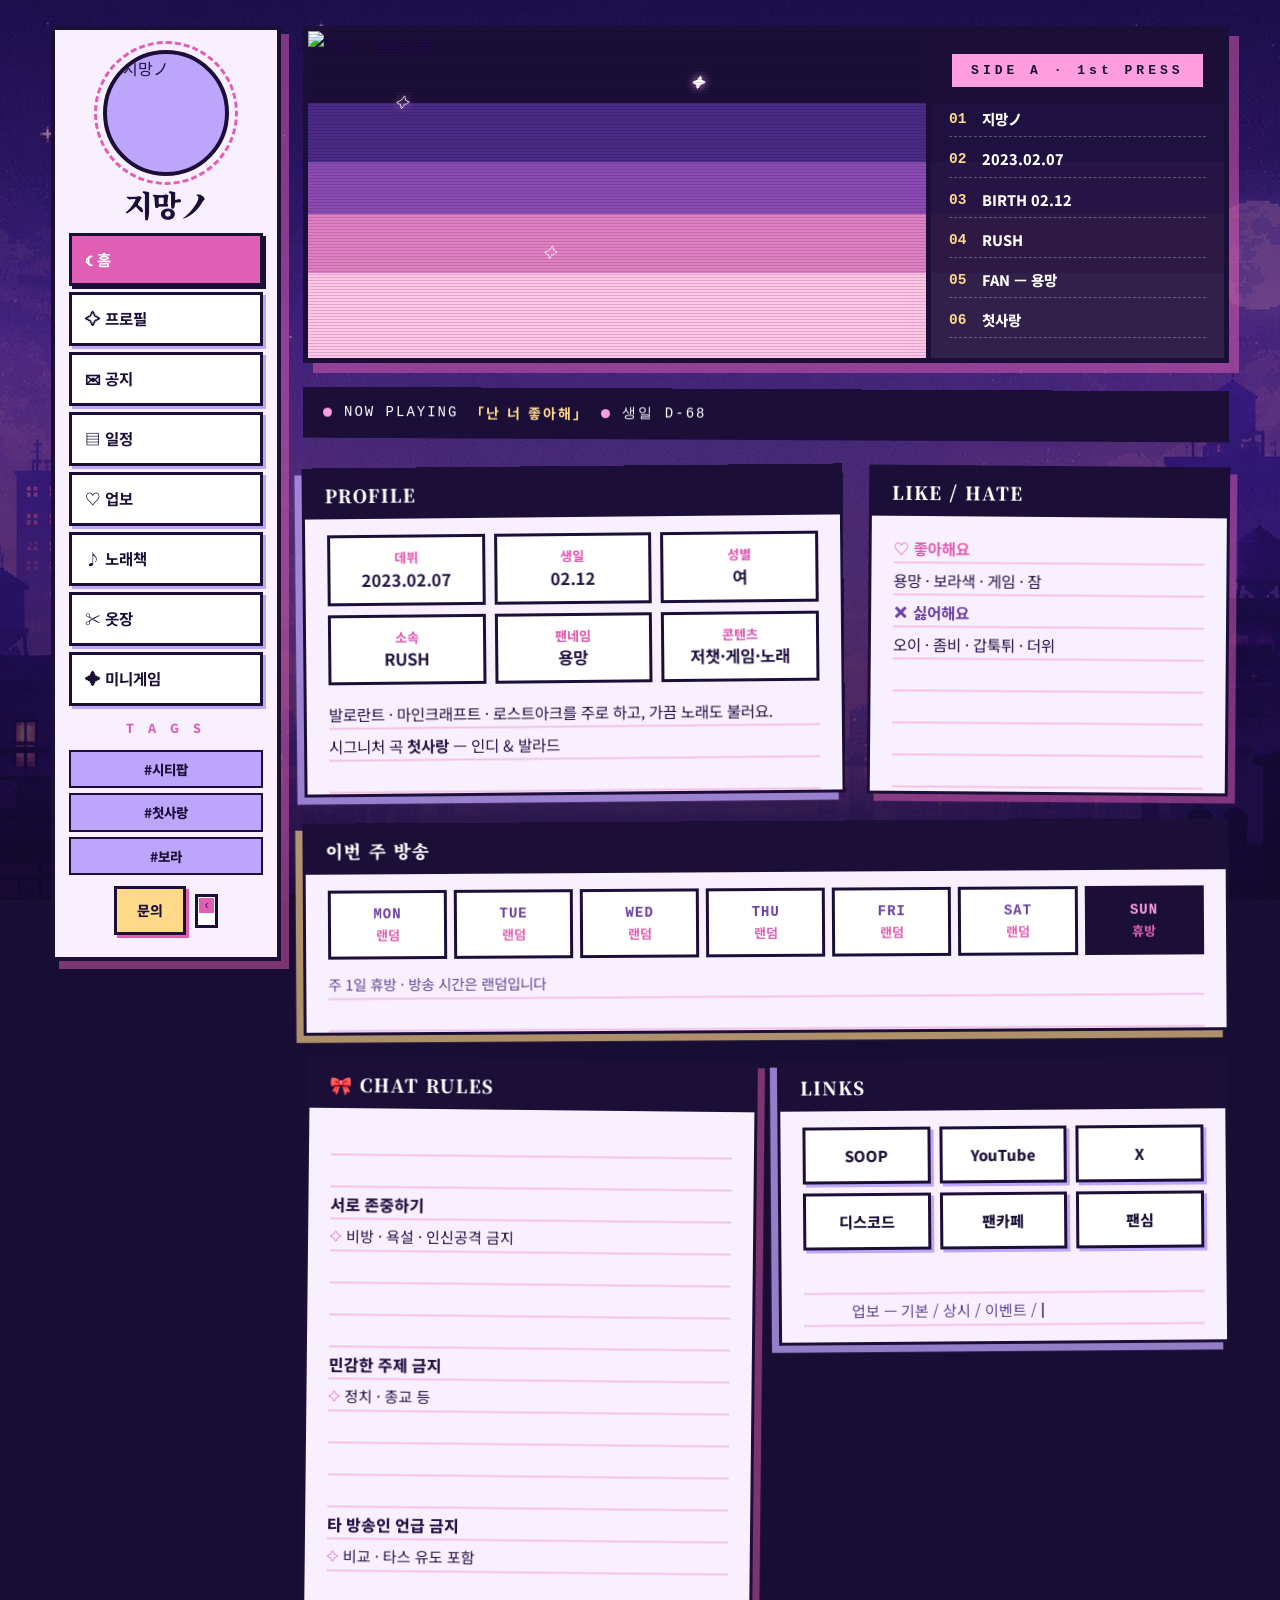
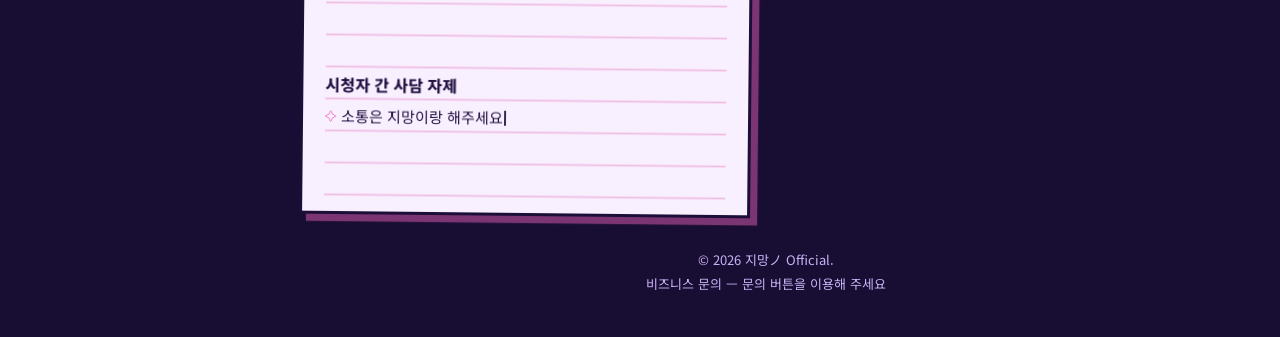
==== commit 17f44c47: "Add files via upload" ====
--- a/index.html
+++ b/index.html
@@ -121,10 +121,6 @@
   border-bottom:1px dashed rgba(255,255,255,.28);padding:4px 0}
 .sleeve .meta li i{font-family:var(--f-mono);font-style:normal;color:var(--gold);font-weight:700}
 .sleeve .meta li b{font-weight:800}
-.disc{position:absolute;right:-72px;top:50%;transform:translateY(-50%);width:230px;height:230px;border-radius:50%;
-  background:repeating-radial-gradient(circle,#1b0f38 0 3px,#2e1b5c 3px 5px);
-  border:4px solid var(--ink);z-index:3;animation:spin 12s linear infinite}
-.disc::after{content:'';position:absolute;inset:38%;border-radius:50%;background:var(--magenta);border:3px solid var(--ink)}
 
 /* ================= NOW PLAYING 바 ================= */
 .bar{display:flex;align-items:center;gap:12px;background:var(--ink);color:#fff;
@@ -166,7 +162,12 @@
 .bar.e0{transform:rotate(.3deg);will-change:transform;backface-visibility:hidden}
 
 .g2{display:grid;grid-template-columns:1.2fr .8fr;gap:24px}
-.g2b{display:grid;grid-template-columns:1fr 1fr;gap:24px}
+.g2b{display:grid;grid-template-columns:1fr 1fr;gap:24px;align-items:start}
+/* ⚠️ 이 줄 두 카드는 .fill(빈 괘선 채움)을 빼고 내용 높이로 끝낸다.
+   align-items:start 가 없으면 짧은 쪽이 긴 쪽 높이까지 늘어나 빈 줄이 다시 생긴다.
+   .fill 이 아래 여백 역할도 했으므로 padding-bottom 으로 대체 */
+.g2b .letter{height:auto}      /* .letter 의 height:100% 가 남아 있으면 옆 카드 높이만큼 늘어난다 */
+.g2b .letter .lb{padding-bottom:15px}
 .kv{display:grid;grid-template-columns:repeat(auto-fit,minmax(118px,1fr));gap:9px}
 .pf{border:3px solid var(--ink);background:#fff;padding:10px 6px;text-align:center}
 body.dark .pf{background:#31215c}
@@ -232,7 +233,6 @@
   .sleeve{grid-template-columns:1fr;min-height:0}
   .sleeve .art{aspect-ratio:16/9}
   .sleeve .meta{border-left:0;border-top:5px solid var(--ink)}
-  .disc{display:none}
   .g2,.g2b{grid-template-columns:1fr}
 }
 @media(max-width:880px){
@@ -293,7 +293,6 @@
           <li><i>06</i><b data-hook="info-song">첫사랑</b></li>
         </ol>
       </div>
-      <div class="disc"></div>
     </div>
 
     <!-- ===== 2. NOW PLAYING ===== -->
@@ -359,7 +358,6 @@
             <div class="rgrp"><b class="rh" data-hook="rule3-title">타 방송인 언급 금지</b><ul><li data-hook="rule3-body">비교 · 타스 유도 포함</li></ul></div>
             <div class="rgrp"><b class="rh" data-hook="rule4-title">시청자 간 사담 자제</b><ul><li data-hook="rule4-body">소통은 지망이랑 해주세요</li></ul></div>
           </div>
-          <div class="fill"></div>
         </div>
       </div>
       <div class="letter e5">
@@ -375,7 +373,6 @@
           </div>
           <p class="rl" style="margin-top:13px;font-size:15px;color:var(--text-s)">
             업보 — 기본 / 상시 / 이벤트 / 듀오권<br>일정 — 주간 / 월간 / 다가오는 일정</p>
-          <div class="fill"></div>
         </div>
       </div>
     </div>
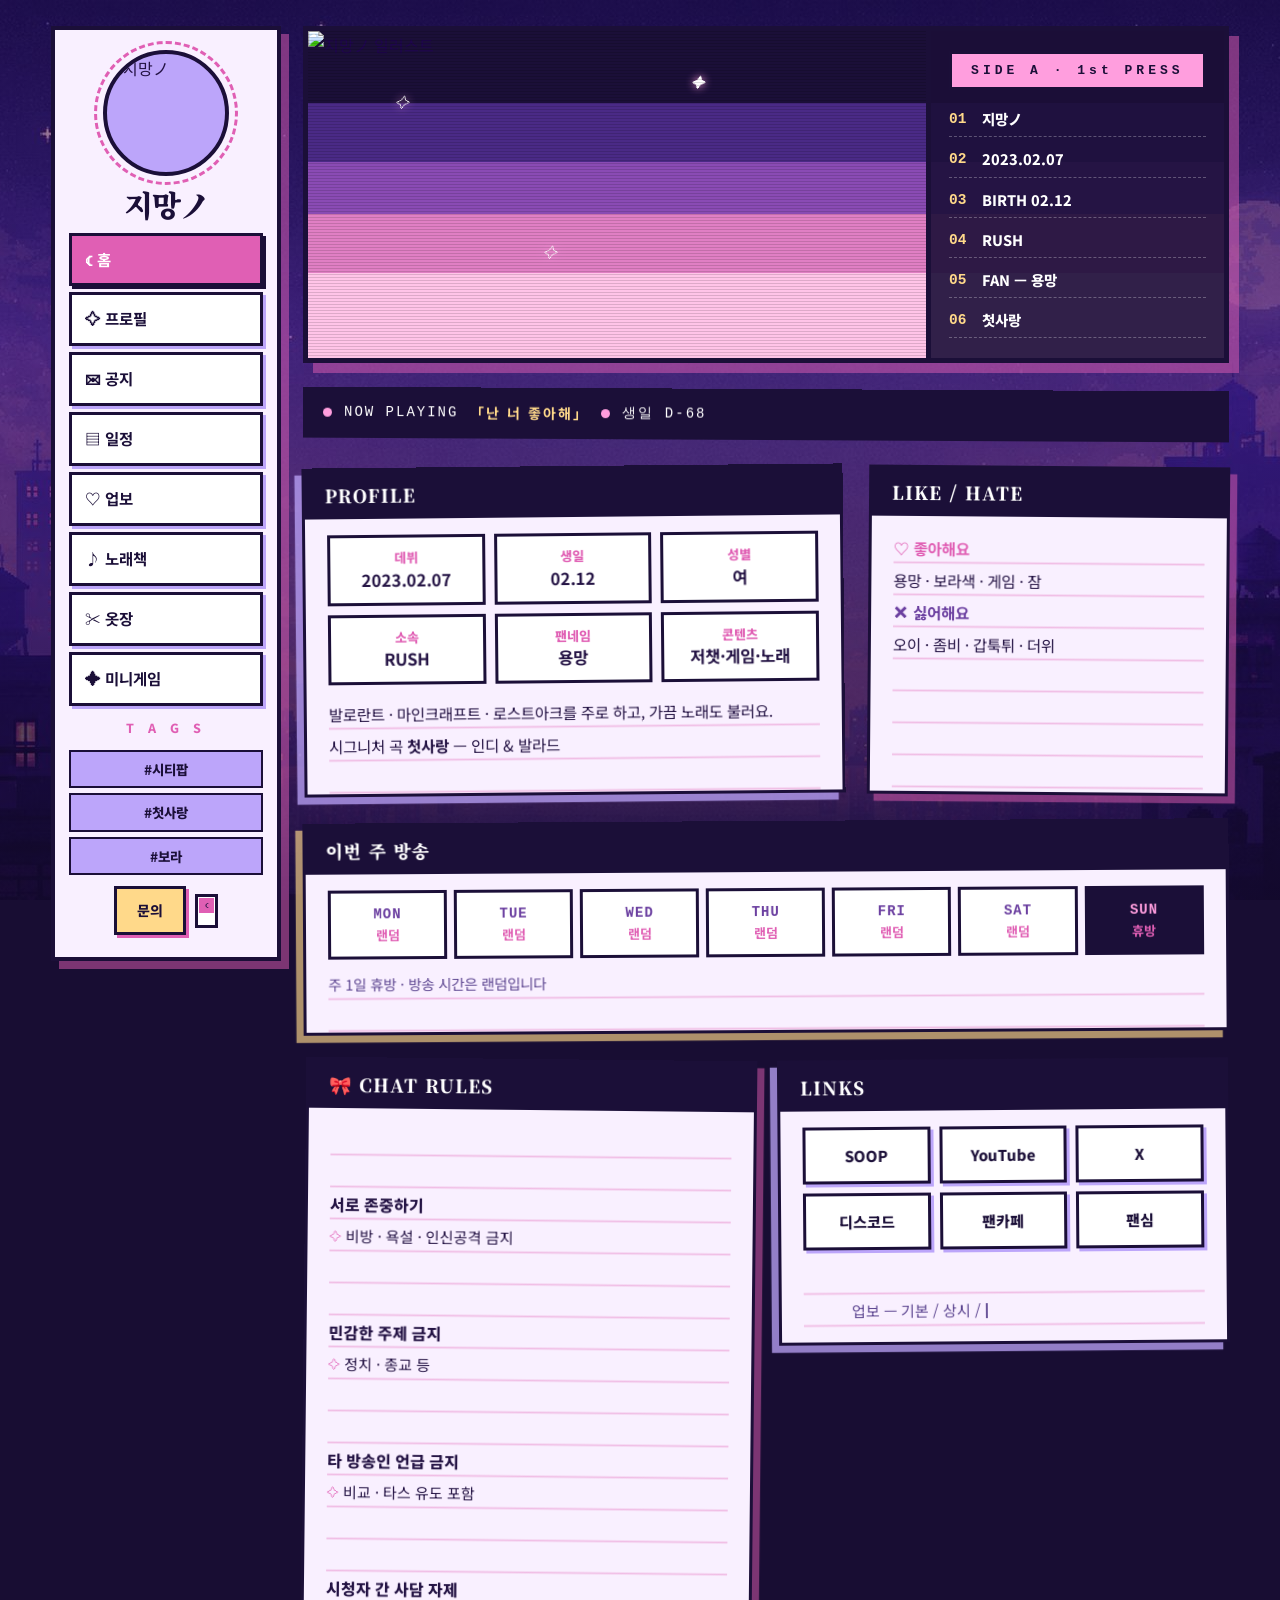
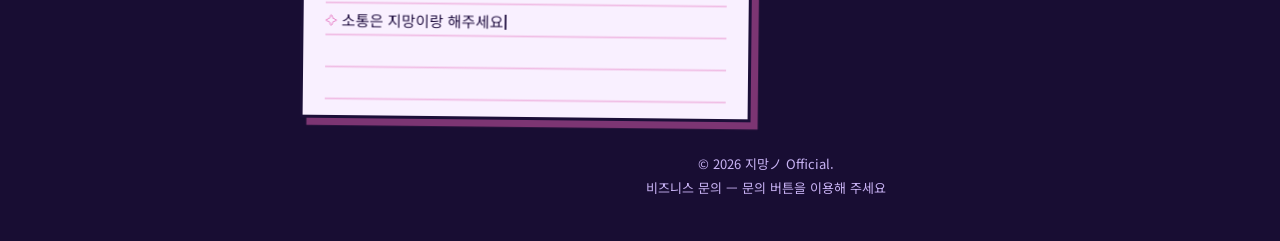
==== commit 8d94f590: "Add files via upload" ====
--- a/index.html
+++ b/index.html
@@ -145,8 +145,7 @@
 .rl{line-height:var(--rule)}
 .rl p,.rl li,.rl .rh{line-height:var(--rule)}
 .rl .rh{margin:0}
-.rl .rgrp{margin:0 0 var(--rule)}
-.rl .rgrp:last-child{margin-bottom:0}
+.rl .rgrp{margin:0}   /* 규칙 사이 빈 괘선 한 줄씩 넣지 않는다 (줄 간격은 괘선 리듬 그대로) */
 .rl li{padding-top:0;padding-bottom:0}
 .fill{flex:1 1 auto;min-height:var(--rule)}
 /* 기울기·그림자 방향을 일부러 엇갈리게 — 같은 방향이면 그냥 삐딱한 카드로 보인다 */
